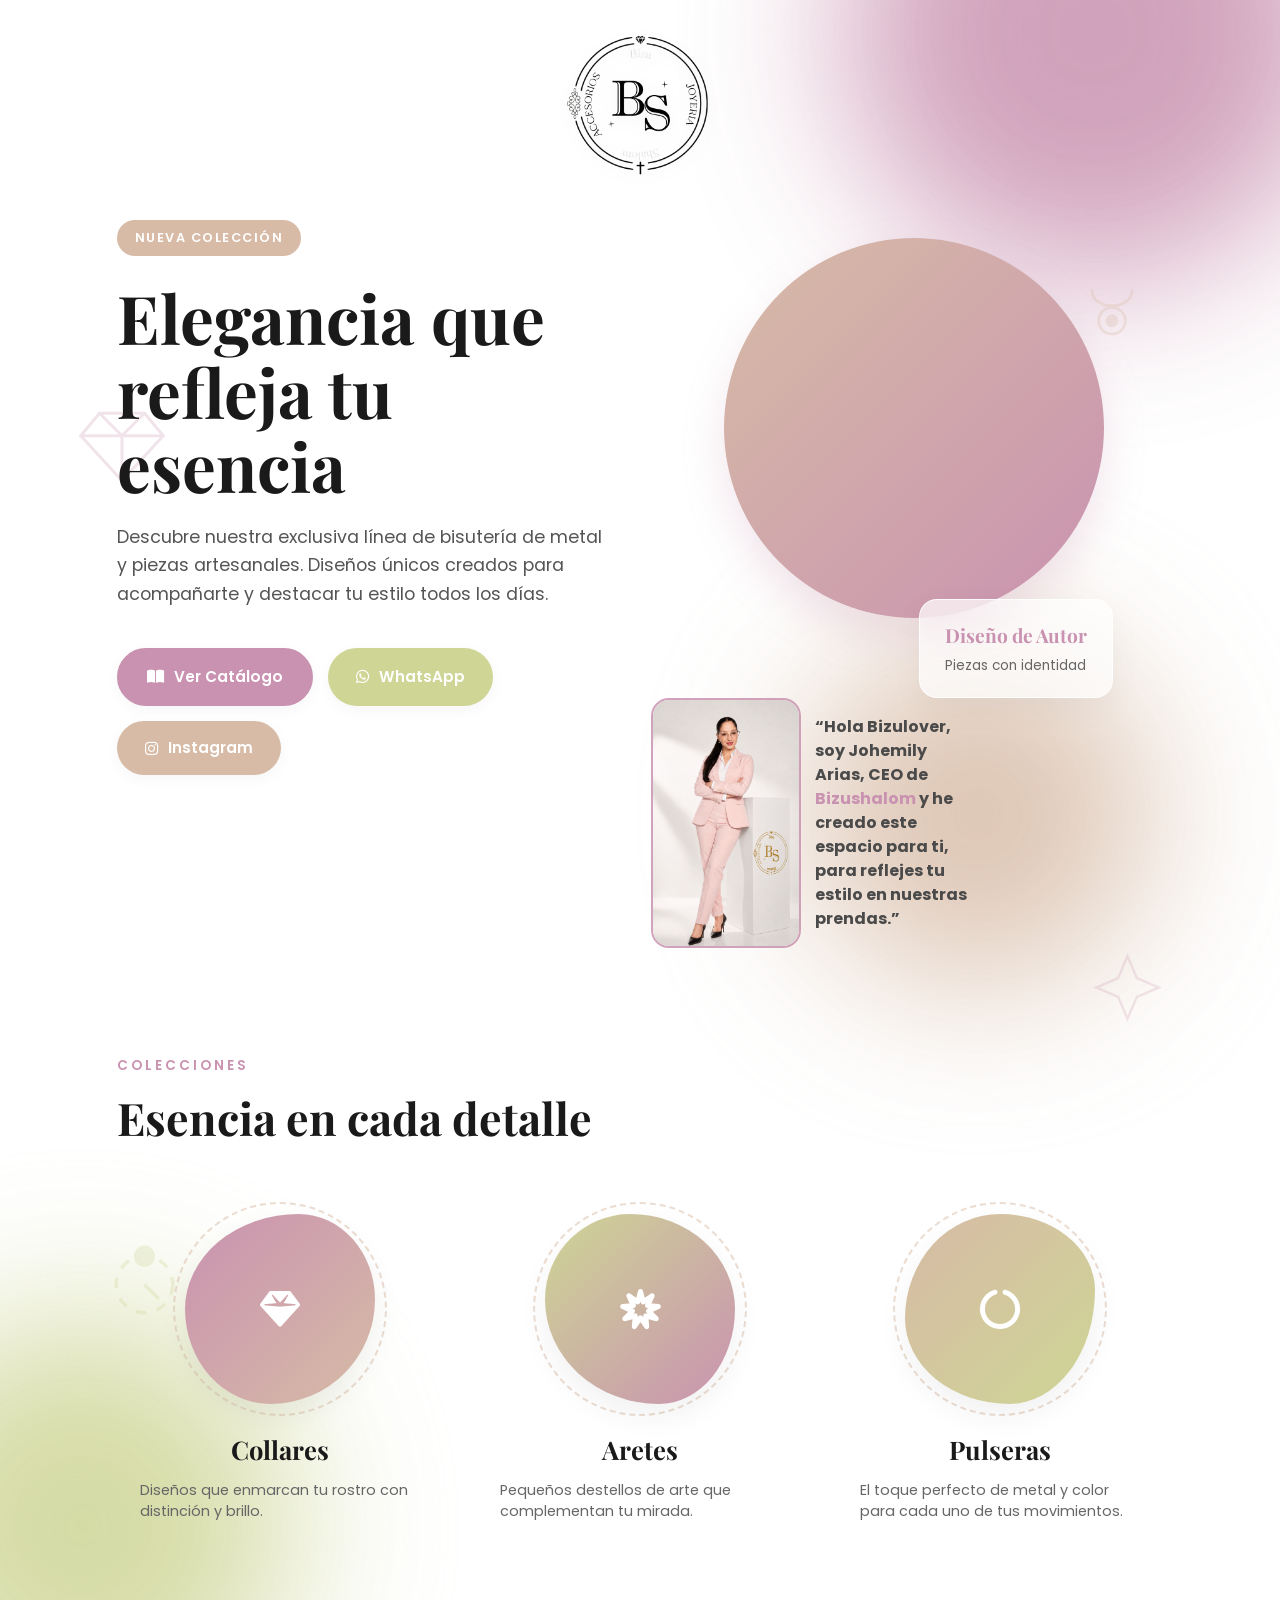
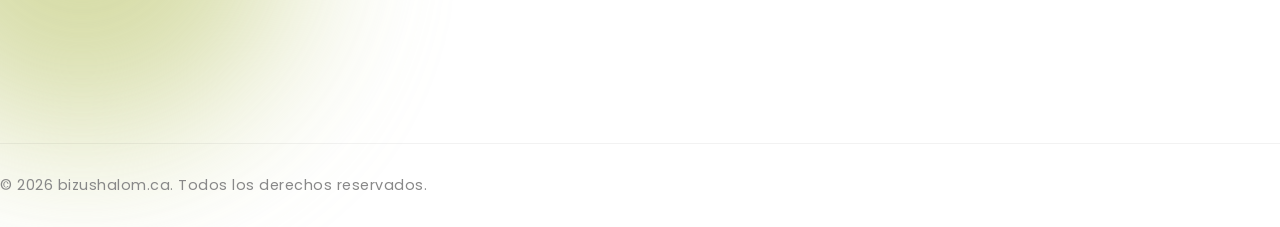
==== index.html @ e947ce65 "crea disenio inicial" ====
<!DOCTYPE html>
<html lang="es">
<head>
    <meta charset="UTF-8">
    <meta name="viewport" content="width=device-width, initial-scale=1.0">
    <title>Bizushalom | Bisutería Artesanal y de Metal</title>
    
    <!-- Google Fonts -->
    <link rel="preconnect" href="https://fonts.googleapis.com">
    <link rel="preconnect" href="https://fonts.gstatic.com" crossorigin>
    <link href="https://fonts.googleapis.com/css2?family=Playfair+Display:ital,wght@0,600;1,600&family=Poppins:wght@300;400;500;600&display=swap" rel="stylesheet">
    
    <!-- FontAwesome para los íconos -->
    <link rel="stylesheet" href="https://cdnjs.cloudflare.com/ajax/libs/font-awesome/6.4.0/css/all.min.css">
    
    <!-- Enlace a tu hoja de estilos -->
    <link rel="stylesheet" href="style.css">
</head>
<body>

    <!-- Formas decorativas de fondo (Manchas de color fluido) -->
    <div class="bg-shape shape1"></div>
    <div class="bg-shape shape2"></div>
    <div class="bg-shape shape3"></div>

    <main class="page-container">

        <!-- ==============================================
             Formas minimalistas de joyería de fondo
             ============================================== -->
    
    <!-- 1. Diamante geométrico -->
    <div class="jewel-shape jewel-diamond">
        <svg xmlns="http://www.w3.org/2000/svg" viewBox="0 0 24 24" fill="none" stroke="#c992b0" stroke-width="0.8" stroke-linecap="round" stroke-linejoin="round">
            <polygon points="6,3 18,3 23,9 12,21 1,9"/>
            <line x1="6" y1="3" x2="12" y2="9"/>
            <line x1="18" y1="3" x2="12" y2="9"/>
            <line x1="1" y1="9" x2="23" y2="9"/>
            <line x1="12" y1="9" x2="12" y2="21"/>
        </svg>
    </div>
    
    <!-- 2. Collar elegante -->
    <div class="jewel-shape jewel-necklace">
        <svg xmlns="http://www.w3.org/2000/svg" viewBox="0 0 24 24" fill="none" stroke="#d7bba6" stroke-width="0.8" stroke-linecap="round">
            <path d="M6,2 C6,8 18,8 18,2"/>
            <circle cx="12" cy="11" r="4"/>
            <circle cx="12" cy="11" r="1.5" fill="#d7bba6"/>
        </svg>
    </div>
    
    <!-- 3. Arete / Aro abstracto -->
    <div class="jewel-shape jewel-earring">
        <svg xmlns="http://www.w3.org/2000/svg" viewBox="0 0 24 24" fill="none" stroke="#ced595" stroke-width="1">
            <circle cx="12" cy="12" r="8" stroke-dasharray="3 3"/>
            <circle cx="12" cy="4" r="2.5" fill="#ced595"/>
            <path d="M12,12 L16,16" stroke="#ced595"/>
        </svg>
    </div>
    
    <!-- 4. Destello / Cristal -->
    <div class="jewel-shape jewel-sparkle">
        <svg xmlns="http://www.w3.org/2000/svg" viewBox="0 0 24 24" fill="none" stroke="#c992b0" stroke-width="0.8">
            <path d="M12,2 L15,9 L22,12 L15,15 L12,22 L9,15 L2,12 L9,9 Z"/>
        </svg>
    </div>

    <!-- ==============================================
         Encabezado
         ============================================== -->
    <header class="header">
        <a href="#">
            <img src="LOGO-NEGRO.png" alt="Logo Bizushalom" class="logo-img">
        </a>
    </header>

    <!-- Sección Principal (Hero) -->
    <section class="hero">
        <div class="hero-content">
            <span class="badge">Nueva Colección</span>
            <h1>Elegancia que refleja tu esencia</h1>
            <p>Descubre nuestra exclusiva línea de bisutería de metal y piezas artesanales. Diseños únicos creados para acompañarte y destacar tu estilo todos los días.</p>
            
            <!-- Botones de Acción -->
            <div class="cta-buttons">
                <a href="https://www.canva.com/design/DAG_RZOqT8w/hIiqvqozPCcVg7uMzslrVw/view?utm_content=DAG_RZOqT8w&utm_campaign=designshare&utm_medium=link2&utm_source=uniquelinks&utlId=h71332760eb&success=true" class="btn btn-primary" target="_blank" rel="noopener noreferrer">
                    <i class="fas fa-book-open"></i> Ver Catálogo
                </a>
                <a href="https://wa.me/+584162233649" class="btn btn-whatsapp" target="_blank" rel="noopener noreferrer">
                    <i class="fab fa-whatsapp"></i> WhatsApp
                </a>
                <a href="https://www.instagram.com/bizushalom?igsh=OWE4YXo4MjgweGNv" class="btn btn-instagram" target="_blank" rel="noopener noreferrer">
                    <i class="fab fa-instagram"></i> Instagram
                </a>
            </div>
        </div>

        <div class="hero-image-container">
            <div class="circle-decoration">
                <!-- AÑADIDO: 5 Fotos para el Carrusel automático -->
                <img src="collar-principal.jpeg" alt="Colección 1" class="hero-image slide-1">
                <img src="foto2.jpeg" alt="Colección 2" class="hero-image slide-2">
                <img src="foto3.jpeg" alt="Colección 3" class="hero-image slide-3">
                <img src="foto4.jpeg" alt="Colección 4" class="hero-image slide-4">
                <img src="foto5.jpeg" alt="Colección 5" class="hero-image slide-5">
            </div>
            <div class="glass-card">
                <h3>Diseño de Autor</h3>
                <p>Piezas con identidad</p>
            </div>
            <div class="ceo-wrapper">
                <div class="ceo-card">
                    <div class="ceo-photo">
                        <img src="ceo-johemily.jpeg" alt="Johemily Arias CEO de Bizushalom">
                    </div>
                </div>
                <div class="ceo-caption">
                    <strong>“Hola Bizulover, soy Johemily Arias, CEO de <span class="text-rose">Bizushalom</span> y he creado este espacio para ti, para reflejes tu estilo en nuestras prendas.”</strong>
                </div>
            </div>
        </div>
    </section>

    <!-- Sección de Categorías -->
    <section class="categories-section">
        <div class="section-header">
            <span class="section-subtitle">Colecciones</span>
            <h2 class="section-title">Esencia en cada detalle</h2>
        </div>
        
        <div class="categories-container">
            <!-- 1) Collares -->
            <div class="category-card">
                <div class="circle-wrapper">
                    <div class="category-circle item-collares">
                        <i class="fas fa-gem"></i>
                    </div>
                </div>
                <h3>Collares</h3>
                <p>Diseños que enmarcan tu rostro con distinción y brillo.</p>
            </div>

            <!-- 2) Aretes -->
            <div class="category-card">
                <div class="circle-wrapper">
                    <div class="category-circle item-aretes">
                        <i class="fas fa-bahai"></i>
                    </div>
                </div>
                <h3>Aretes</h3>
                <p>Pequeños destellos de arte que complementan tu mirada.</p>
            </div>

            <!-- 3) Pulseras -->
            <div class="category-card">
                <div class="circle-wrapper">
                    <div class="category-circle item-pulseras">
                        <i class="fas fa-circle-notch"></i>
                    </div>
                </div>
                <h3>Pulseras</h3>
                <p>El toque perfecto de metal y color para cada uno de tus movimientos.</p>
            </div>
        </div>
    </section>

    </main>

    <!-- ==============================================
         Pie de página
         ============================================== -->
    <footer class="footer">
        <p>&copy; 2026 bizushalom.ca. Todos los derechos reservados.</p>
    </footer>

</body>
</html>
---- style.css ----
﻿/* =========================================
   VARIABLES DE COLOR Y ESTILOS GLOBALES
========================================= */
:root {
    --blanco: #ffffff;
    --rosado: #c992b0;
    --verde: #ced595;
    --beige: #d7bba6;
    
    --font-titulos: 'Playfair Display', serif;
    --font-textos: 'Poppins', sans-serif;
}

* {
    margin: 0;
    padding: 0;
    box-sizing: border-box;
}

html {
    scroll-behavior: smooth;
    font-size: 16px;
}

body {
    font-family: var(--font-textos);
    background-color: var(--blanco);
    color: #2b2b2b;
    overflow-x: hidden; /* Evita scrolls horizontales si algo sobresale */
    position: relative;
    min-height: 100vh;
    line-height: 1.6;
}

img {
    max-width: 100%;
    height: auto;
    display: block;
}

.page-container {
    width: min(1200px, 100%);
    margin: 0 auto;
    padding: 0 6%;
}

@media (max-width: 768px) {
    .page-container {
        padding: 0 5%;
    }
}

/* =========================================
   FONDOS Y FORMAS DECORATIVAS ORGï¿½NICAS
========================================= */
.bg-shape {
    position: absolute;
    border-radius: 50%;
    z-index: -2;
    filter: blur(80px);
    opacity: 0.85; 
    animation: floatBg 15s infinite alternate ease-in-out;
}

.shape1 {
    width: 500px;
    height: 500px;
    background-color: var(--rosado);
    top: -12%;
    right: -5%;
}

.shape2 {
    width: 420px;
    height: 420px;
    background-color: var(--verde);
    bottom: 5%;
    left: -10%;
    animation-delay: 2.5s;
}

.shape3 {
    width: 350px;
    height: 350px;
    background-color: var(--beige);
    top: 35%;
    right: 10%;
    animation-delay: 5s;
    animation-direction: alternate-reverse;
}

/* =========================================
   ESTILOS DE JOYAS MINIMALISTAS
========================================= */
.jewel-shape {
    position: absolute;
    z-index: -1;
    pointer-events: none;
    animation: floatJewel 8s infinite ease-in-out;
}

.jewel-shape svg {
    width: 100%;
    height: 100%;
}

.jewel-diamond {
    top: 22%;
    left: 6%;
    width: 90px;
    height: 90px;
    opacity: 0.25;
    animation-duration: 7s;
}

.jewel-necklace {
    top: 15%;
    right: 10%;
    width: 80px;
    height: 100px;
    opacity: 0.30;
    animation-duration: 9s;
    animation-delay: 1.5s;
}

.jewel-earring {
    top: 68%;
    left: 8%;
    width: 85px;
    height: 85px;
    opacity: 0.28;
    animation-duration: 8.5s;
    animation-delay: 0.8s;
}

.jewel-sparkle {
    top: 52%;
    right: 9%;
    width: 75px;
    height: 75px;
    opacity: 0.22;
    animation-duration: 6s;
    animation-delay: 2.5s;
}

/* =========================================
   ENCABEZADO Y LOGO DE IMAGEN
========================================= */
.header {
    padding: 25px 0; 
    display: flex;
    justify-content: center;
    align-items: center;
    position: relative;
    z-index: 10;
}

.logo-img {
    height: 160px; /* Tamaï¿½o principal en escritorio */
    width: auto;
    max-width: 100%;
    animation: fadeInDown 1s ease forwards;
    transition: transform 0.3s ease;
    filter: drop-shadow(0 4px 8px rgba(0,0,0,0.06)); 
}

.logo-img:hover {
    transform: scale(1.04); 
}

/* =========================================
   SECCIï¿½N PRINCIPAL (HERO)
========================================= */
.hero {
    display: flex;
    align-items: center;
    justify-content: space-between;
    padding: 10px 0 80px 0; 
    min-height: 70vh;
    gap: 50px;
    position: relative;
    flex-wrap: wrap;
}

.hero-content {
    flex: 1;
    max-width: 600px;
    animation: fadeInLeft 1.2s ease forwards;
    position: relative;
    z-index: 5;
}

.badge {
    display: inline-block;
    padding: 8px 18px;
    background-color: var(--beige);
    color: #fff;
    font-size: 0.8rem;
    font-weight: 600;
    border-radius: 20px;
    text-transform: uppercase;
    letter-spacing: 1.5px;
    margin-bottom: 25px;
}

.hero-content h1 {
    font-family: var(--font-titulos);
    font-size: 4.2rem;
    line-height: 1.1;
    color: #1a1a1a;
    margin-bottom: 20px;
}

.hero-content p {
    font-size: 1.1rem;
    color: #555;
    line-height: 1.6;
    margin-bottom: 40px;
}

/* BOTONES */
.cta-buttons {
    display: flex;
    gap: 15px;
    flex-wrap: wrap;
}

.btn {
    text-decoration: none;
    padding: 15px 28px;
    border-radius: 30px;
    font-weight: 600;
    font-size: 0.95rem;
    display: flex;
    align-items: center;
    justify-content: center; /* Alinea los ï¿½conos al centro en cualquier tamaï¿½o */
    gap: 10px;
    transition: all 0.4s cubic-bezier(0.165, 0.84, 0.44, 1);
    box-shadow: 0 4px 15px rgba(0,0,0,0.04);
}

.btn-primary {
    background-color: var(--rosado);
    color: var(--blanco);
    border: 2px solid var(--rosado);
}

.btn-primary:hover {
    background-color: transparent;
    color: var(--rosado);
    transform: translateY(-4px);
    box-shadow: 0 12px 24px rgba(201, 146, 176, 0.35);
}

.btn-whatsapp {
    background-color: var(--verde);
    color: var(--blanco);
}

.btn-whatsapp:hover {
    background-color: #b7be82;
    transform: translateY(-4px);
    box-shadow: 0 12px 24px rgba(206, 213, 149, 0.45);
}

.btn-instagram {
    background-color: var(--beige);
    color: var(--blanco);
}

.btn-instagram:hover {
    background-color: #c4a793;
    transform: translateY(-4px);
    box-shadow: 0 12px 24px rgba(215, 187, 166, 0.45);
}

/* IMAGEN DECORATIVA HERO */
.hero-image-container {
    flex: 1;
    position: relative;
    display: flex;
    justify-content: center;
    align-items: center;
    animation: fadeInRight 1.2s ease forwards;
    z-index: 5;
    width: 100%;
    min-width: 280px;
}

.circle-decoration {
    width: 100%;
    max-width: 380px;
    aspect-ratio: 1 / 1; /* Mantiene la proporciï¿½n circular perfecta en todas las pantallas */
    background: linear-gradient(135deg, var(--beige), var(--rosado));
    border-radius: 50%;
    animation: float 6s infinite ease-in-out;
    box-shadow: 0 20px 40px rgba(201, 146, 176, 0.25);
    overflow: hidden; 
    display: flex;
    justify-content: center;
    align-items: center;
    margin: 0 auto 90px;
    position: relative; /* Aï¿½ADIDO: Necesario para el carrusel absolute */
}

/* Aï¿½ADIDO: Configuraciï¿½n de la imagen para el Slider */
.hero-image {
    position: absolute;
    top: 0;
    left: 0;
    width: 100%;
    height: 100%;
    object-fit: cover;
    opacity: 0; /* Ocultas por defecto */
    transition: transform 0.5s ease;
    animation: fadeSlideshow 15s infinite; /* 5 fotos x 3 seg = 15 seg total */
}

/* Aï¿½ADIDO: Retrasos matemï¿½ticos para que pasen en orden de 3 en 3 segundos */
.slide-1 { animation-delay: 0s; }
.slide-2 { animation-delay: 3s; }
.slide-3 { animation-delay: 6s; }
.slide-4 { animation-delay: 9s; }
.slide-5 { animation-delay: 12s; }

.circle-decoration:hover .hero-image {
    transform: scale(1.05); 
}

.glass-card {
    position: absolute;
    bottom: 10px;
    right: 10%;
    background: rgba(255, 255, 255, 0.72);
    backdrop-filter: blur(12px);
    -webkit-backdrop-filter: blur(12px);
    padding: 20px 25px;
    border-radius: 18px;
    border: 1px solid rgba(255, 255, 255, 0.8);
    box-shadow: 0 10px 35px rgba(0, 0, 0, 0.04);
    animation: float 6s infinite ease-in-out;
    animation-delay: 1.5s;
    width: max-content;
    max-width: 90%;
}

.ceo-wrapper {
    position: absolute;
    bottom: -240px;
    left: -14px;
    display: flex;
    flex-direction: row;
    align-items: center;
    gap: 14px;
    width: min(100%, 360px);
    z-index: 10;
    transition: bottom 0.3s ease, left 0.3s ease;
}

.ceo-card {
    display: flex;
    justify-content: center;
    align-items: center;
    background: transparent;
    border-radius: 20px;
    padding: 0;
    border: none;
    box-shadow: none;
}

.ceo-photo {
    width: 150px;
    height: 250px;
    border-radius: 18px;
    overflow: hidden;
    border: 2px solid rgba(201, 146, 176, 0.85);
}

.ceo-photo img {
    width: 100%;
    height: 100%;
    object-fit: cover;
}

.ceo-caption {
    max-width: 160px;
    font-size: 1rem;
    line-height: 1.5;
    color: #4a4a4a;
    text-align: left;
    margin: 0;
}

.text-rose {
    color: var(--rosado);
}

.hero-image-container {
    margin-bottom: 50px;
}

.glass-card h3 {
    font-family: var(--font-titulos);
    color: var(--rosado);
    font-size: 1.2rem;
    margin-bottom: 4px;
}

.glass-card p {
    font-size: 0.85rem;
    color: #666;
}

/* =========================================
   SECCIï¿½N: PRENDAS EN TENDENCIA
========================================= */
.categories-section {
    padding: 200px 0;
    text-align: left;
    position: relative;
    z-index: 5;
}

.section-header {
    margin-bottom: 60px;
}

.section-subtitle {
    font-size: 0.85rem;
    text-transform: uppercase;
    letter-spacing: 3px;
    color: var(--rosado);
    font-weight: 600;
    display: block;
    margin-bottom: 5px;
}

.section-title {
    font-family: var(--font-titulos);
    font-size: 2.8rem;
    color: #1a1a1a;
}

.categories-container {
    display: grid;
    grid-template-columns: repeat(auto-fit, minmax(240px, 1fr));
    gap: 35px;
    justify-items: center;
}

.category-card {
    flex: 1;
    min-width: 250px;
    max-width: 300px;
    display: flex;
    flex-direction: column;
    align-items: center;
    background: transparent;
}

.circle-wrapper {
    position: relative;
    width: 190px;
    height: 190px;
    margin-bottom: 25px;
}

.category-circle {
    width: 100%;
    height: 100%;
    display: flex;
    justify-content: center;
    align-items: center;
    font-size: 2.5rem;
    color: var(--blanco);
    transition: all 0.6s cubic-bezier(0.175, 0.885, 0.32, 1.275);
    box-shadow: 0 12px 30px rgba(0,0,0,0.06);
    position: relative;
    z-index: 2;
}

.item-collares {
    background: linear-gradient(135deg, var(--rosado), var(--beige));
    border-radius: 60% 40% 55% 45% / 50% 45% 55% 50%;
}

.item-aretes {
    background: linear-gradient(135deg, var(--verde), var(--rosado));
    border-radius: 45% 55% 40% 60% / 45% 50% 50% 55%;
}

.item-pulseras {
    background: linear-gradient(135deg, var(--beige), var(--verde));
    border-radius: 50% 50% 45% 55% / 55% 40% 60% 45%;
}

.category-circle i {
    transition: transform 0.5s ease;
}

.circle-wrapper::before {
    content: '';
    position: absolute;
    top: -12px;
    left: -12px;
    right: -12px;
    bottom: -12px;
    border: 2px dashed rgba(215, 187, 166, 0.5);
    border-radius: 50%;
    transition: all 0.6s ease;
    animation: rotateRing 25s linear infinite;
    z-index: 1;
}

.category-card h3 {
    font-family: var(--font-titulos);
    font-size: 1.6rem;
    color: #1a1a1a;
    margin-bottom: 10px;
    transition: color 0.3s ease;
}

.category-card p {
    font-size: 0.9rem;
    color: #666;
    line-height: 1.5;
    padding: 0 10px;
}

/* EFECTOS HOVER */
.category-card:hover .category-circle {
    transform: scale(1.06) translateY(-5px);
    border-radius: 50%; 
    box-shadow: 0 20px 40px rgba(201, 146, 176, 0.25);
}

.category-card:hover .category-circle i {
    transform: scale(1.15) rotate(10deg);
}

.category-card:hover .circle-wrapper::before {
    transform: scale(1.03);
    border-color: var(--rosado);
    border-style: solid;
}

.category-card:hover h3 {
    color: var(--rosado);
}

/* =========================================
   PIE DE Pï¿½GINA (FOOTER)
========================================= */
.footer {
    text-align: left;
    padding: 30px 0;
    margin-top: 20px;
    border-top: 1px solid rgba(0, 0, 0, 0.05);
    position: relative;
    z-index: 5;
}

.footer p {
    font-size: 0.9rem;
    color: #888;
    letter-spacing: 0.5px;
}

/* =========================================
   ANIMACIONES KEYFRAMES
========================================= */
@keyframes float {
    0% { transform: translateY(0px); }
    50% { transform: translateY(-18px); }
    100% { transform: translateY(0px); }
}

@keyframes floatBg {
    0% { transform: translate(0, 0) scale(1); }
    100% { transform: translate(40px, 25px) scale(1.08); }
}

@keyframes floatJewel {
    0% { transform: translateY(0px) rotate(0deg); }
    50% { transform: translateY(-12px) rotate(6deg); }
    100% { transform: translateY(0px) rotate(0deg); }
}

@keyframes rotateRing {
    from { transform: rotate(0deg); }
    to { transform: rotate(360deg); }
}

@keyframes fadeInDown {
    from { opacity: 0; transform: translateY(-25px); }
    to { opacity: 1; transform: translateY(0); }
}

@keyframes fadeInLeft {
    from { opacity: 0; transform: translateX(-40px); }
    to { opacity: 1; transform: translateX(0); }
}

@keyframes fadeInRight {
    from { opacity: 0; transform: translateX(40px); }
    to { opacity: 1; transform: translateX(0); }
}

/* Aï¿½ADIDO: Keyframes precisos para el carrusel de 5 imï¿½genes */
@keyframes fadeSlideshow {
    0%   { opacity: 0; }
    5%   { opacity: 1; }   /* Fade In */
    20%  { opacity: 1; }   /* Mantiene visible */
    25%  { opacity: 0; }   /* Fade Out cruzï¿½ndose con la siguiente */
    100% { opacity: 0; }
}

/* =========================================
   DISEï¿½O RESPONSIVO (COMPATIBILIDAD TOTAL)
========================================= */

/* Tablets y pantallas medianas */
@media (max-width: 992px) {
    .hero {
        flex-direction: column;
        text-align: left;
        padding-bottom: 50px;
    }
    
    .hero-content h1 { 
        font-size: 3.2rem; 
    }
    
    .cta-buttons { 
        justify-content: center; 
    }
    
    .hero-image-container {
        width: 100%;
        max-width: 420px;
        margin: 0 auto;
    }
    
    .glass-card {
        position: static;
        transform: none;
        right: auto;
        bottom: auto;
        margin: 24px auto 0;
    }
    
    .ceo-card {
        display: flex;
        justify-content: center;
        align-items: center;
        background: transparent;
        border-radius: 20px;
        padding: 0;
        border: none;
        box-shadow: none;
    }
}

/* Celulares y pantallas pequeñas */
@media (max-width: 480px) {
    .hero {
        flex-direction: column;
        text-align: center;
        padding-bottom: 40px;
    }
    
    .hero-content {
        width: 100%;
        margin: 0 auto;
    }

    .hero-content h1 { 
        font-size: 2.4rem; 
    }
    
    .hero-content p {
        margin: 0 auto 24px;
        max-width: 100%;
    }
    
    /* Configuración especial para que los botones sean cómodos de tocar */
    .cta-buttons {
        flex-direction: column;
        width: 100%;
        align-items: center;
    }
    
    .btn { 
        width: 100%; 
        max-width: 320px;
    }
    
    .hero-image-container {
        margin: 0 auto 80px;
    }

    .ceo-wrapper {
        left: -14px;
        transform: none;
        bottom: -240px;
        width: min(100%, 340px);
        justify-content: flex-start;
    }

    .ceo-caption {
        margin: 0;
        max-width: 100%;
        display: flex;
        align-items: center;
        text-align: left;
    }

    .categories-section {
        text-align: center;
    }

    .section-header {
        display: flex;
        flex-direction: column;
        align-items: center;
    }

    .categories-container {
        justify-items: center;
    }

    .category-card {
        margin: 0 auto;
        max-width: 100%;
        text-align: center;
        align-items: center;
    }

    .logo-img { 
        height: 120px; /* Excelente proporción para móvil */
    } 
}
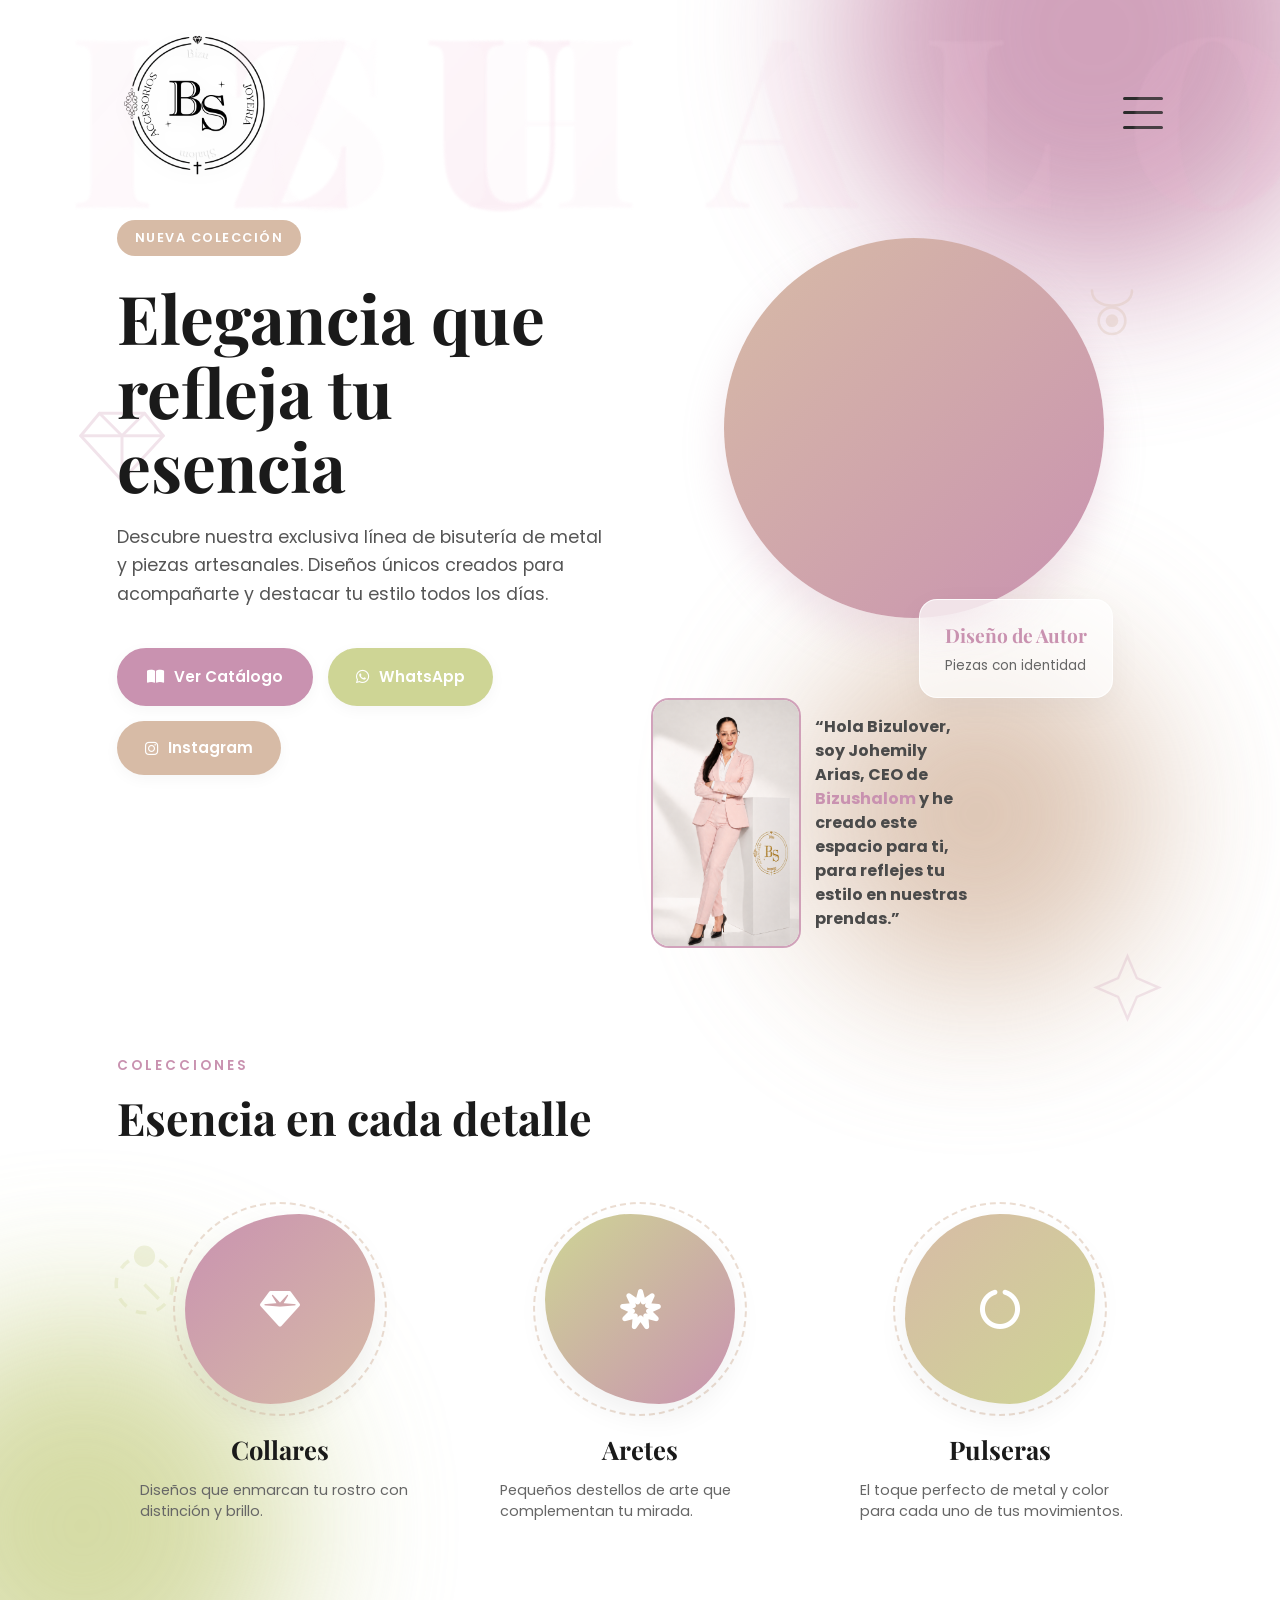
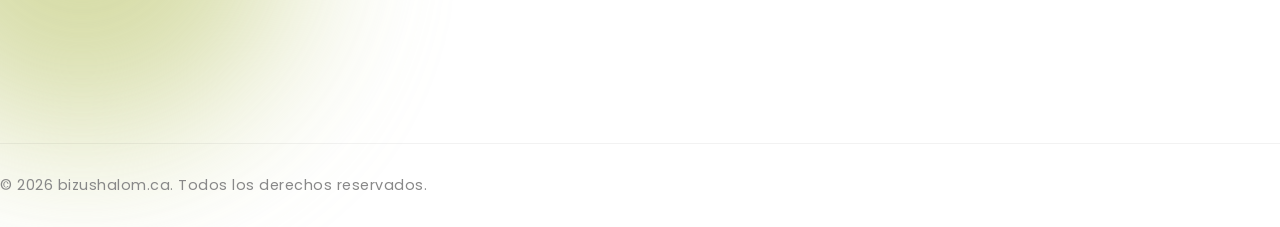
==== commit 31a35787: "crea disenio inicial" ====
--- a/index.html
+++ b/index.html
@@ -69,9 +69,24 @@
          Encabezado
          ============================================== -->
     <header class="header">
-        <a href="#">
+        <a href="#" class="logo-link">
+            <span class="logo-bizu">Bizu</span>
             <img src="LOGO-NEGRO.png" alt="Logo Bizushalom" class="logo-img">
+            <span class="logo-ghost">shalom</span>
         </a>
+        <div class="menu-wrapper">
+            <button class="menu-button" aria-expanded="false" aria-controls="main-menu" type="button">
+                <span class="bar"></span>
+                <span class="bar"></span>
+                <span class="bar"></span>
+                <span class="sr-only">Abrir menú</span>
+            </button>
+            <nav id="main-menu" class="menu-dropdown" aria-hidden="true">
+                <a href="conoce.html">Conoce más sobre nosotros</a>
+                <a href="preguntas.html">Preguntas Frecuentes</a>
+                <a href="referencias.html">Referencias</a>
+            </nav>
+        </div>
     </header>
 
     <!-- Sección Principal (Hero) -->
@@ -173,5 +188,29 @@
         <p>&copy; 2026 bizushalom.ca. Todos los derechos reservados.</p>
     </footer>
 
+    <script>
+        document.addEventListener('DOMContentLoaded', function() {
+            const menuButton = document.querySelector('.menu-button');
+            const menuDropdown = document.querySelector('.menu-dropdown');
+            const menuWrapper = document.querySelector('.menu-wrapper');
+
+            if (!menuButton || !menuDropdown) return;
+
+            menuButton.addEventListener('click', function(event) {
+                event.stopPropagation();
+                const isOpen = menuDropdown.classList.toggle('open');
+                menuButton.setAttribute('aria-expanded', String(isOpen));
+                menuDropdown.setAttribute('aria-hidden', String(!isOpen));
+            });
+
+            document.addEventListener('click', function(event) {
+                if (!menuWrapper.contains(event.target)) {
+                    menuDropdown.classList.remove('open');
+                    menuButton.setAttribute('aria-expanded', 'false');
+                    menuDropdown.setAttribute('aria-hidden', 'true');
+                }
+            });
+        });
+    </script>
 </body>
 </html>
--- a/style.css
+++ b/style.css
@@ -15,6 +15,18 @@
     margin: 0;
     padding: 0;
     box-sizing: border-box;
+}
+
+.sr-only {
+    position: absolute;
+    width: 1px;
+    height: 1px;
+    padding: 0;
+    margin: -1px;
+    overflow: hidden;
+    clip: rect(0, 0, 0, 0);
+    white-space: nowrap;
+    border: 0;
 }
 
 html {
@@ -149,23 +161,208 @@
 .header {
     padding: 25px 0; 
     display: flex;
-    justify-content: center;
+    justify-content: space-between;
     align-items: center;
     position: relative;
     z-index: 10;
 }
 
+.logo-link {
+    position: relative;
+    display: inline-flex;
+    align-items: center;
+    gap: 14px;
+    overflow: visible;
+}
+
+.menu-wrapper {
+    position: relative;
+}
+
+.menu-button {
+    display: inline-flex;
+    flex-direction: column;
+    justify-content: space-between;
+    width: 40px;
+    height: 32px;
+    border: none;
+    background: transparent;
+    cursor: pointer;
+    padding: 0;
+    z-index: 15;
+}
+
+.menu-button .bar {
+    width: 100%;
+    height: 3px;
+    border-radius: 999px;
+    background-color: #2b2b2b;
+}
+
+.menu-dropdown {
+    position: absolute;
+    right: 0;
+    top: calc(100% + 12px);
+    width: 240px;
+    background: rgba(255,255,255,0.98);
+    border: 1px solid rgba(43, 43, 43, 0.08);
+    box-shadow: 0 20px 40px rgba(0,0,0,0.12);
+    border-radius: 18px;
+    padding: 10px 0;
+    opacity: 0;
+    visibility: hidden;
+    transform: translateY(-10px);
+    transition: opacity 0.22s ease, transform 0.22s ease, visibility 0.22s ease;
+    z-index: 20;
+}
+
+.menu-dropdown.open {
+    opacity: 1;
+    visibility: visible;
+    transform: translateY(0);
+}
+
+.menu-dropdown a {
+    display: block;
+    padding: 12px 18px;
+    color: #2b2b2b;
+    text-decoration: none;
+    font-weight: 600;
+    transition: background-color 0.2s ease;
+}
+
+.menu-dropdown a:hover,
+.menu-dropdown a:focus {
+    background-color: rgba(201,146,176,0.14);
+}
+
+.menu-dropdown a + a {
+    margin-top: 4px;
+}
+
+.logo-bizu,
+.logo-ghost {
+    position: absolute;
+    top: 54%;
+    transform: translateY(-50%) scaleY(1.12);
+    font-family: var(--font-titulos);
+    font-size: 13.2rem;
+    font-weight: 900;
+    letter-spacing: 0.34em;
+    text-transform: uppercase;
+    color: rgba(255,255,255,0.95);
+    background: linear-gradient(135deg, rgba(255,255,255,0.95) 0%, rgba(233,146,190,0.9) 100%);
+    -webkit-background-clip: text;
+    background-clip: text;
+    -webkit-text-fill-color: transparent;
+    opacity: 0.16;
+    filter: blur(0.9px);
+    -webkit-filter: blur(0.9px);
+    white-space: nowrap;
+    pointer-events: none;
+    z-index: 1;
+}
+
+.logo-bizu {
+    left: calc(-150% - 28px);
+}
+
+.logo-ghost {
+    left: calc(100% - 15px);
+}
+
 .logo-img {
-    height: 160px; /* Tamaï¿½o principal en escritorio */
+    height: 160px; /* Tamaño principal en escritorio */
     width: auto;
     max-width: 100%;
     animation: fadeInDown 1s ease forwards;
+    -webkit-animation: fadeInDown 1s ease forwards;
     transition: transform 0.3s ease;
-    filter: drop-shadow(0 4px 8px rgba(0,0,0,0.06)); 
+    -webkit-transition: -webkit-transform 0.3s ease;
+    filter: drop-shadow(0 4px 8px rgba(0,0,0,0.06));
+    -webkit-filter: drop-shadow(0 4px 8px rgba(0,0,0,0.06));
 }
 
 .logo-img:hover {
-    transform: scale(1.04); 
+    transform: scale(1.04);
+    -webkit-transform: scale(1.04);
+}
+
+@media (max-width: 992px) {
+    .logo-bizu,
+    .logo-ghost {
+        font-size: 8.8rem;
+        left: calc(110% + 6px);
+        top: 54%;
+        transform: translateY(-50%) scaleY(1.12);
+        -webkit-transform: translateY(-50%) scaleY(1.12);
+        color: rgba(255,255,255,0.95);
+        background: linear-gradient(135deg, rgba(255,255,255,0.95) 0%, rgba(233,146,190,0.9) 100%);
+        -webkit-background-clip: text;
+        background-clip: text;
+        -webkit-text-fill-color: transparent;
+        opacity: 0.16;
+        filter: blur(0.8px);
+        -webkit-filter: blur(0.8px);
+    }
+
+    .logo-bizu {
+        left: calc(-145% - 22px);
+    }
+
+    .logo-ghost {
+        left: calc(100% - 8px);
+    }
+
+    .logo-img {
+        height: 140px;
+    }
+}
+
+@media (max-width: 480px) {
+    .logo-link {
+        gap: 12px;
+    }
+
+    .logo-bizu,
+    .logo-ghost {
+        font-size: 4.6rem;
+        letter-spacing: 0.24em;
+        top: 54%;
+        transform: translateY(-50%) scaleY(1.12);
+        -webkit-transform: translateY(-50%) scaleY(1.12);
+        color: rgba(255,255,255,0.95);
+        background: linear-gradient(135deg, rgba(255,255,255,0.95) 0%, rgba(233,146,190,0.9) 100%);
+        -webkit-background-clip: text;
+        background-clip: text;
+        -webkit-text-fill-color: transparent;
+        opacity: 0.16;
+        filter: blur(0.6px);
+        -webkit-filter: blur(0.6px);
+    }
+
+    .logo-bizu {
+        left: -120%;
+    }
+
+    .logo-ghost {
+        left: 88%;
+    }
+
+    .logo-img {
+        height: 120px;
+    }
+
+    .header {
+        justify-content: center;
+    }
+
+    .menu-wrapper {
+        position: absolute;
+        right: 16px;
+        top: 50%;
+        transform: translateY(-50%);
+    }
 }
 
 /* =========================================
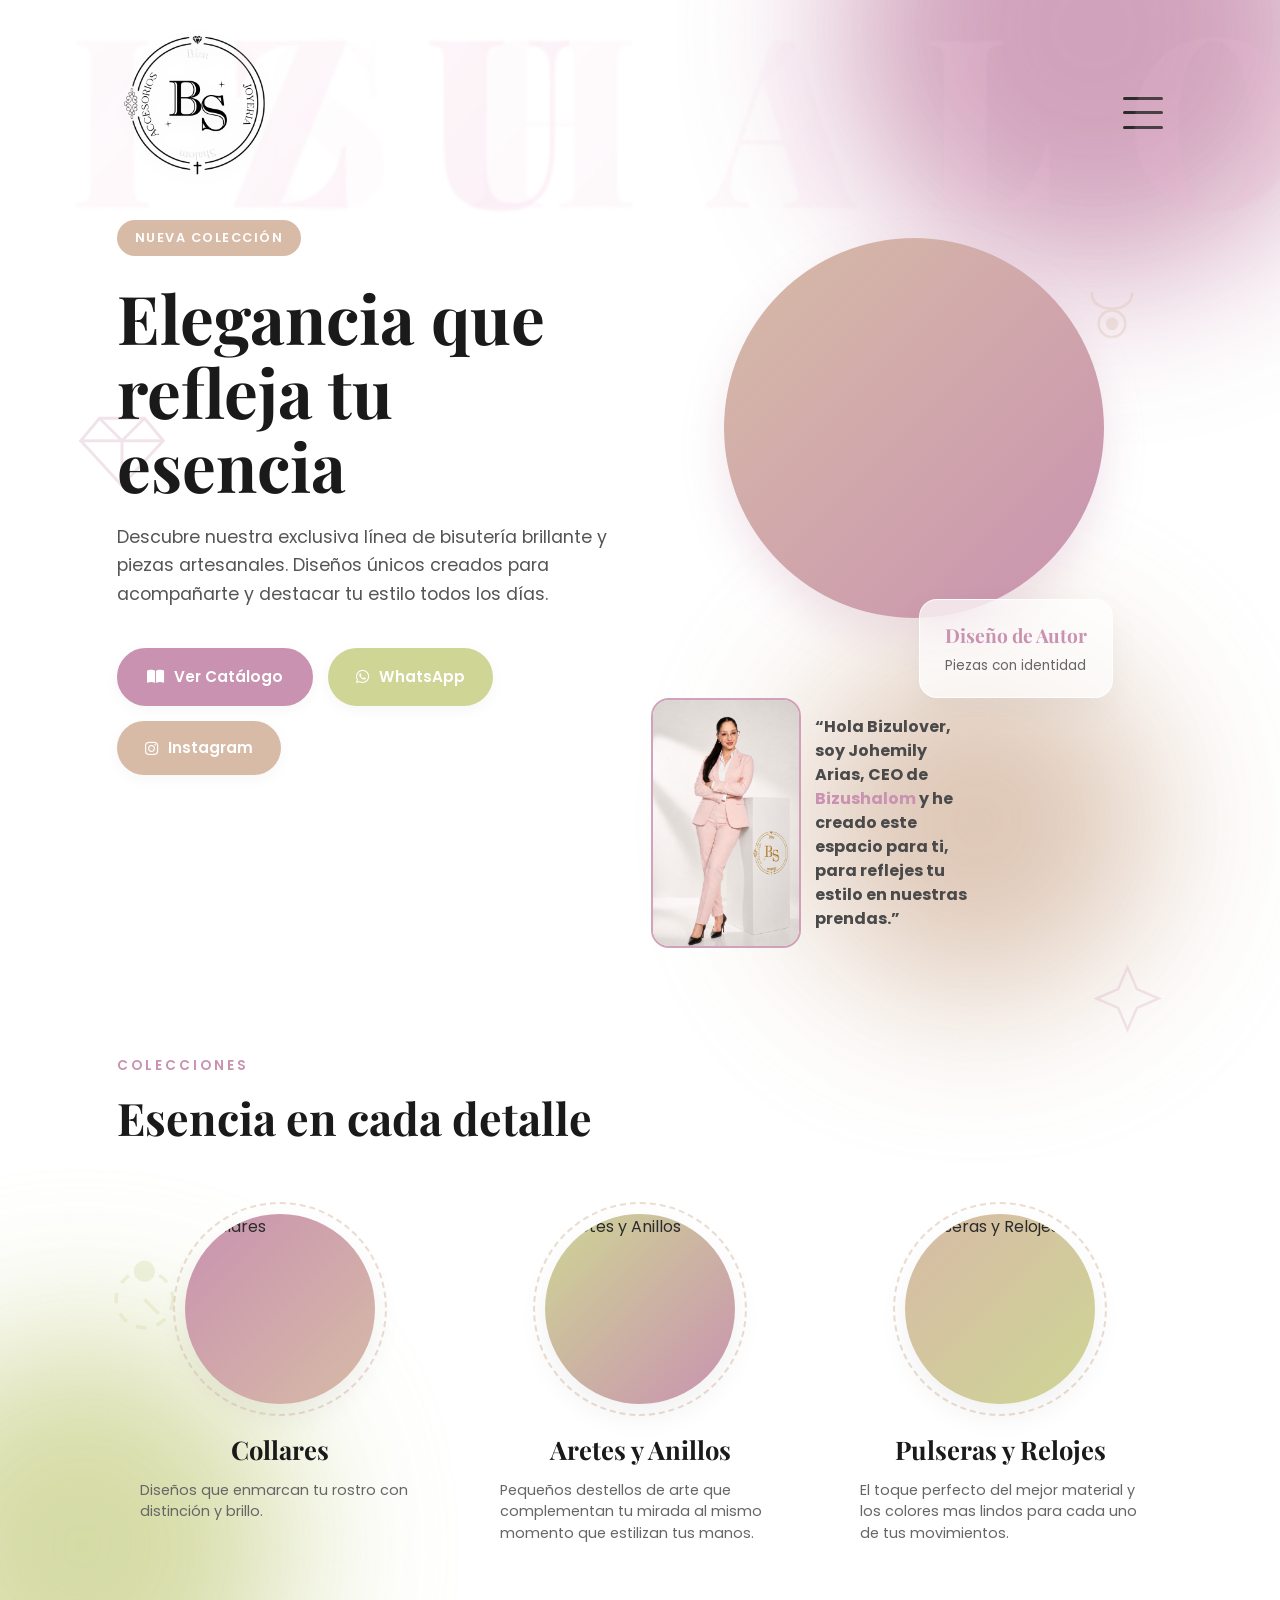
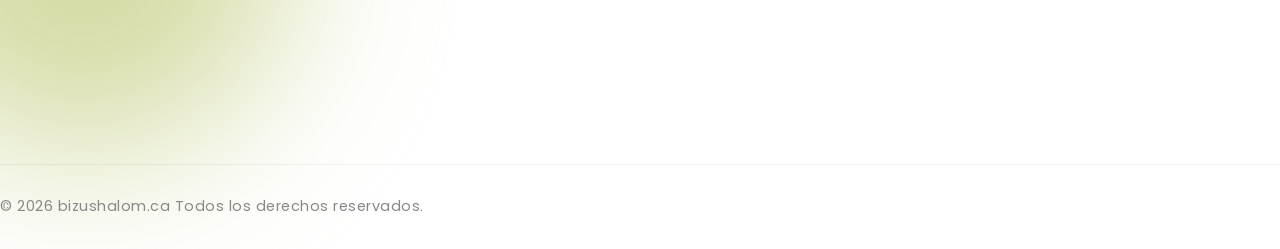
==== commit 81c8ded2: "crea disenio inicial" ====
--- a/index.html
+++ b/index.html
@@ -94,7 +94,7 @@
         <div class="hero-content">
             <span class="badge">Nueva Colección</span>
             <h1>Elegancia que refleja tu esencia</h1>
-            <p>Descubre nuestra exclusiva línea de bisutería de metal y piezas artesanales. Diseños únicos creados para acompañarte y destacar tu estilo todos los días.</p>
+            <p>Descubre nuestra exclusiva línea de bisutería brillante y piezas artesanales. Diseños únicos creados para acompañarte y destacar tu estilo todos los días.</p>
             
             <!-- Botones de Acción -->
             <div class="cta-buttons">
@@ -148,7 +148,7 @@
             <div class="category-card">
                 <div class="circle-wrapper">
                     <div class="category-circle item-collares">
-                        <i class="fas fa-gem"></i>
+                        <img src="collares.jpeg" alt="Collares" class="category-image">
                     </div>
                 </div>
                 <h3>Collares</h3>
@@ -159,22 +159,22 @@
             <div class="category-card">
                 <div class="circle-wrapper">
                     <div class="category-circle item-aretes">
-                        <i class="fas fa-bahai"></i>
-                    </div>
-                </div>
-                <h3>Aretes</h3>
-                <p>Pequeños destellos de arte que complementan tu mirada.</p>
+                        <img src="anillos.jpeg" alt="Aretes y Anillos" class="category-image">
+                    </div>
+                </div>
+                <h3>Aretes y Anillos</h3>
+                <p>Pequeños destellos de arte que complementan tu mirada al mismo momento que estilizan tus manos.</p>
             </div>
 
             <!-- 3) Pulseras -->
             <div class="category-card">
                 <div class="circle-wrapper">
                     <div class="category-circle item-pulseras">
-                        <i class="fas fa-circle-notch"></i>
-                    </div>
-                </div>
-                <h3>Pulseras</h3>
-                <p>El toque perfecto de metal y color para cada uno de tus movimientos.</p>
+                        <img src="pulseras-relojes.jpeg" alt="Pulseras y Relojes" class="category-image">
+                    </div>
+                </div>
+                <h3>Pulseras y Relojes</h3>
+                <p>El toque perfecto del mejor material y los colores mas lindos para cada uno de tus movimientos.</p>
             </div>
         </div>
     </section>
@@ -185,7 +185,7 @@
          Pie de página
          ============================================== -->
     <footer class="footer">
-        <p>&copy; 2026 bizushalom.ca. Todos los derechos reservados.</p>
+        <p>&copy; 2026 bizushalom.ca Todos los derechos reservados.</p>
     </footer>
 
     <script>
--- a/style.css
+++ b/style.css
@@ -63,7 +63,7 @@
 }
 
 /* =========================================
-   FONDOS Y FORMAS DECORATIVAS ORGï¿½NICAS
+   FONDOS Y FORMAS DECORATIVAS ORGÁNICAS
 ========================================= */
 .bg-shape {
     position: absolute;
@@ -366,7 +366,7 @@
 }
 
 /* =========================================
-   SECCIï¿½N PRINCIPAL (HERO)
+   SECCIÓN PRINCIPAL (HERO)
 ========================================= */
 .hero {
     display: flex;
@@ -430,7 +430,7 @@
     font-size: 0.95rem;
     display: flex;
     align-items: center;
-    justify-content: center; /* Alinea los ï¿½conos al centro en cualquier tamaï¿½o */
+    justify-content: center; /* Alinea los íconos al centro en cualquier tamaño */
     gap: 10px;
     transition: all 0.4s cubic-bezier(0.165, 0.84, 0.44, 1);
     box-shadow: 0 4px 15px rgba(0,0,0,0.04);
@@ -487,7 +487,7 @@
 .circle-decoration {
     width: 100%;
     max-width: 380px;
-    aspect-ratio: 1 / 1; /* Mantiene la proporciï¿½n circular perfecta en todas las pantallas */
+    aspect-ratio: 1 / 1; /* Mantiene la proporción circular perfecta en todas las pantallas */
     background: linear-gradient(135deg, var(--beige), var(--rosado));
     border-radius: 50%;
     animation: float 6s infinite ease-in-out;
@@ -497,10 +497,10 @@
     justify-content: center;
     align-items: center;
     margin: 0 auto 90px;
-    position: relative; /* Aï¿½ADIDO: Necesario para el carrusel absolute */
-}
-
-/* Aï¿½ADIDO: Configuraciï¿½n de la imagen para el Slider */
+    position: relative; /* AÑADIDO: Necesario para el carrusel absolute */
+}
+
+/* AÑADIDO: Configuración de la imagen para el Slider */
 .hero-image {
     position: absolute;
     top: 0;
@@ -513,7 +513,7 @@
     animation: fadeSlideshow 15s infinite; /* 5 fotos x 3 seg = 15 seg total */
 }
 
-/* Aï¿½ADIDO: Retrasos matemï¿½ticos para que pasen en orden de 3 en 3 segundos */
+/* AÑADIDO: Retrasos matemáticos para que pasen en orden de 3 en 3 segundos */
 .slide-1 { animation-delay: 0s; }
 .slide-2 { animation-delay: 3s; }
 .slide-3 { animation-delay: 6s; }
@@ -609,7 +609,7 @@
 }
 
 /* =========================================
-   SECCIï¿½N: PRENDAS EN TENDENCIA
+   SECCIÓN: PRENDAS EN TENDENCIA
 ========================================= */
 .categories-section {
     padding: 200px 0;
@@ -617,7 +617,121 @@
     position: relative;
     z-index: 5;
 }
-
+.faq-hero {
+    padding: 100px 0 40px;
+    text-align: center;
+}
+
+.faq-hero .section-subtitle {
+    font-size: 0.85rem;
+    text-transform: uppercase;
+    letter-spacing: 3px;
+    color: var(--rosado);
+    font-weight: 600;
+    display: inline-block;
+    margin-bottom: 12px;
+}
+
+.faq-hero h1 {
+    font-family: var(--font-titulos);
+    font-size: 3.4rem;
+    margin-bottom: 18px;
+    color: #1a1a1a;
+}
+
+.faq-intro {
+    max-width: 760px;
+    font-size: 1rem;
+    color: #555;
+    line-height: 1.8;
+    margin-bottom: 32px;
+}
+
+.faq-actions {
+    display: flex;
+    flex-wrap: wrap;
+    gap: 14px;
+    justify-content: center;
+}
+
+.faq-section {
+    padding: 20px 0 80px;
+    text-align: center;
+}
+
+.faq-grid {
+    display: grid;
+    grid-template-columns: repeat(auto-fit, minmax(260px, 1fr));
+    gap: 22px;
+    justify-items: center;
+}
+
+.faq-notes {
+    padding-bottom: 80px;
+    text-align: center;
+}
+
+.faq-card {
+    background: rgba(255, 255, 255, 0.96);
+    border: 1px solid rgba(43, 43, 43, 0.08);
+    border-radius: 24px;
+    padding: 28px;
+    box-shadow: 0 18px 40px rgba(0, 0, 0, 0.06);
+}
+
+.faq-question {
+    font-family: var(--font-titulos);
+    font-size: 1.2rem;
+    margin-bottom: 14px;
+    color: #1a1a1a;
+}
+
+.faq-answer {
+    font-size: 0.96rem;
+    line-height: 1.75;
+    color: #4f4f4f;
+}
+
+.faq-notes {
+    padding-bottom: 80px;
+}
+
+.faq-notes p {
+    max-width: 860px;
+    font-size: 1rem;
+    color: #555;
+    line-height: 1.8;
+}
+
+@media (max-width: 768px) {
+    .faq-hero {
+        padding-top: 70px;
+    }
+
+    .faq-hero h1 {
+        font-size: 2.8rem;
+    }
+
+    .faq-actions {
+        justify-content: flex-start;
+    }
+}
+
+@media (max-width: 480px) {
+    .faq-hero {
+        padding-top: 55px;
+    }
+
+    .faq-actions {
+        flex-direction: column;
+        width: 100%;
+    }
+
+    .faq-actions .btn {
+        width: 100%;
+        max-width: 100%;
+    }
+}
 .section-header {
     margin-bottom: 60px;
 }
@@ -668,27 +782,32 @@
     display: flex;
     justify-content: center;
     align-items: center;
-    font-size: 2.5rem;
-    color: var(--blanco);
     transition: all 0.6s cubic-bezier(0.175, 0.885, 0.32, 1.275);
     box-shadow: 0 12px 30px rgba(0,0,0,0.06);
     position: relative;
     z-index: 2;
+    border-radius: 50%;
+    overflow: hidden;
+}
+
+.category-image {
+    width: 100%;
+    height: 100%;
+    object-fit: cover;
+    display: block;
+    border-radius: 50%;
 }
 
 .item-collares {
     background: linear-gradient(135deg, var(--rosado), var(--beige));
-    border-radius: 60% 40% 55% 45% / 50% 45% 55% 50%;
 }
 
 .item-aretes {
     background: linear-gradient(135deg, var(--verde), var(--rosado));
-    border-radius: 45% 55% 40% 60% / 45% 50% 50% 55%;
 }
 
 .item-pulseras {
     background: linear-gradient(135deg, var(--beige), var(--verde));
-    border-radius: 50% 50% 45% 55% / 55% 40% 60% 45%;
 }
 
 .category-circle i {
@@ -746,7 +865,7 @@
 }
 
 /* =========================================
-   PIE DE Pï¿½GINA (FOOTER)
+   PIE DE PÁGINA (FOOTER)
 ========================================= */
 .footer {
     text-align: left;
@@ -803,17 +922,17 @@
     to { opacity: 1; transform: translateX(0); }
 }
 
-/* Aï¿½ADIDO: Keyframes precisos para el carrusel de 5 imï¿½genes */
+/* AÑADIDO: Keyframes precisos para el carrusel de 5 imágenes */
 @keyframes fadeSlideshow {
     0%   { opacity: 0; }
     5%   { opacity: 1; }   /* Fade In */
     20%  { opacity: 1; }   /* Mantiene visible */
-    25%  { opacity: 0; }   /* Fade Out cruzï¿½ndose con la siguiente */
+    25%  { opacity: 0; }   /* Fade Out cruzándose con la siguiente */
     100% { opacity: 0; }
 }
 
 /* =========================================
-   DISEï¿½O RESPONSIVO (COMPATIBILIDAD TOTAL)
+   DISEÑO RESPONSIVO (COMPATIBILIDAD TOTAL)
 ========================================= */
 
 /* Tablets y pantallas medianas */
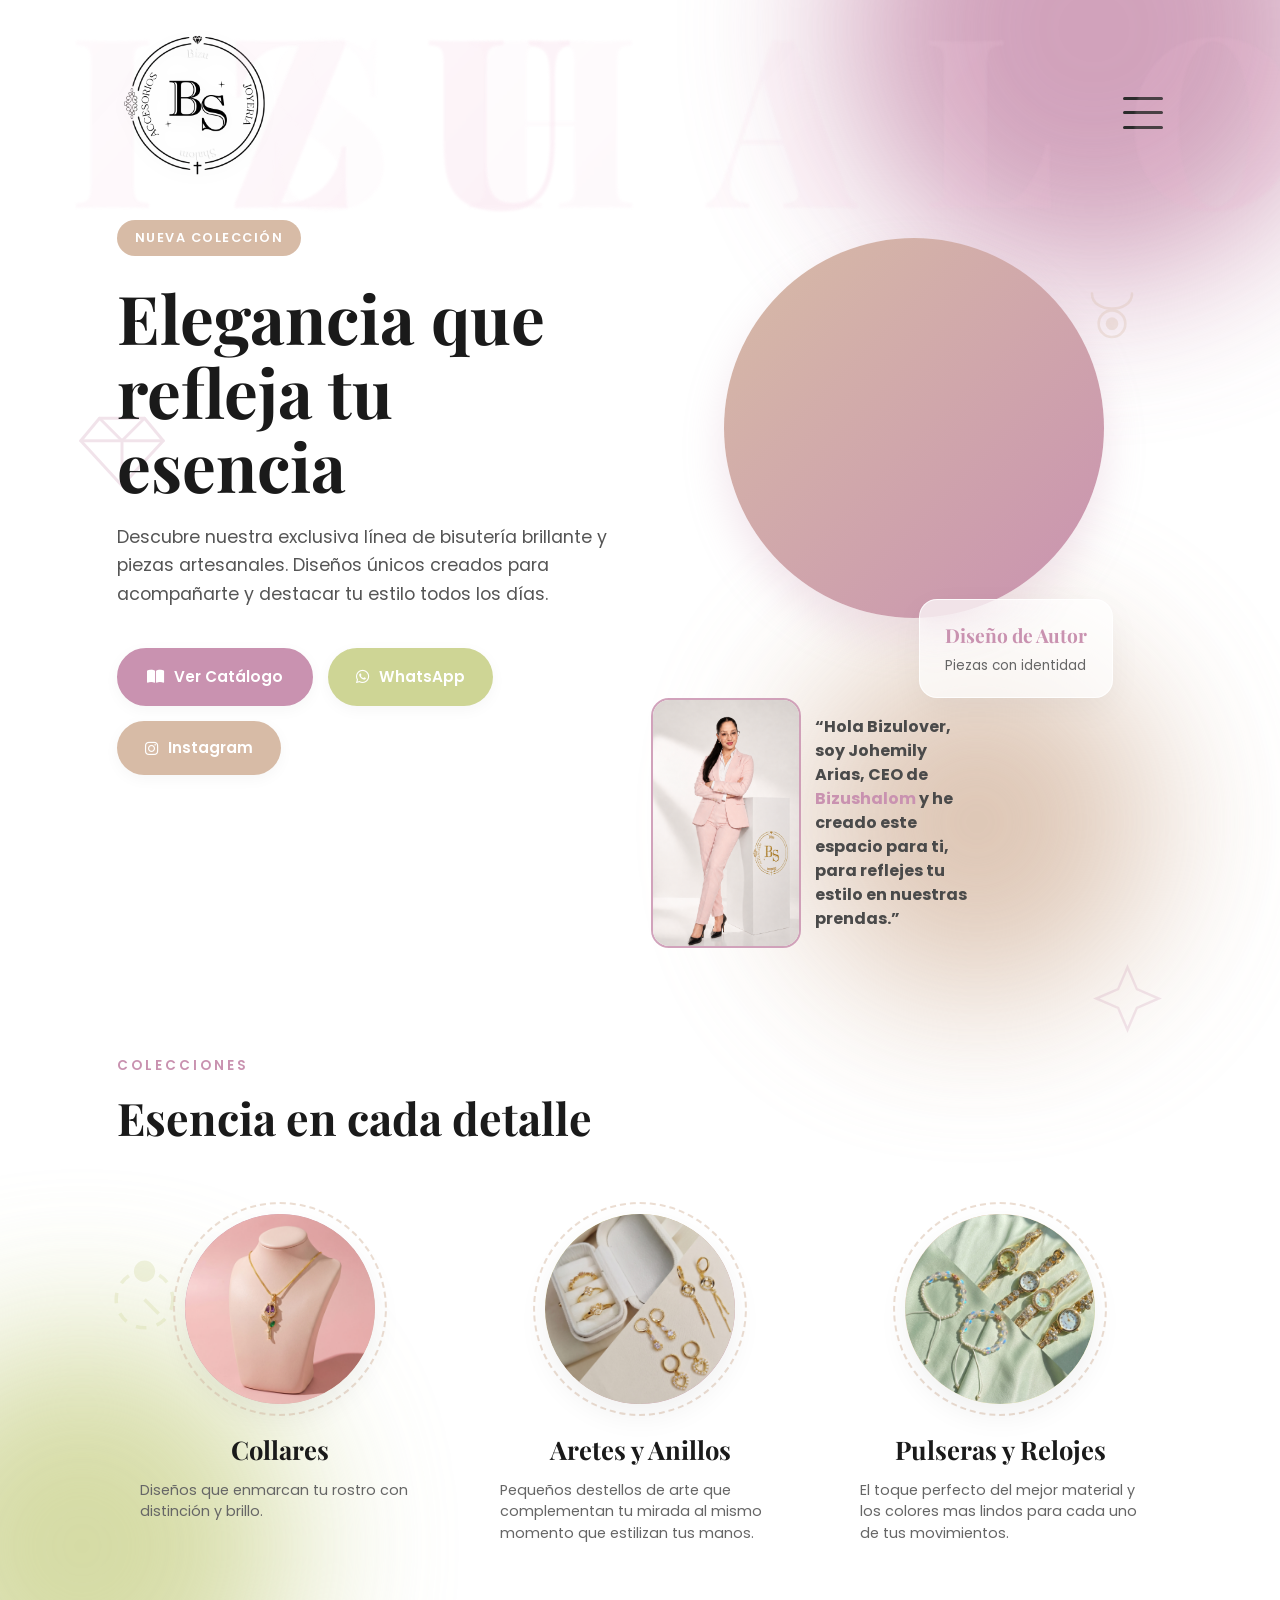
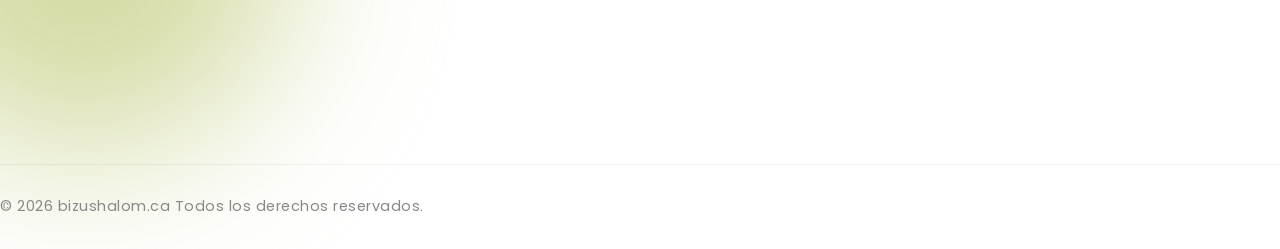
==== commit 97d88e4d: "crea disenio inicial" ====
(no text change in the page or its own stylesheets)
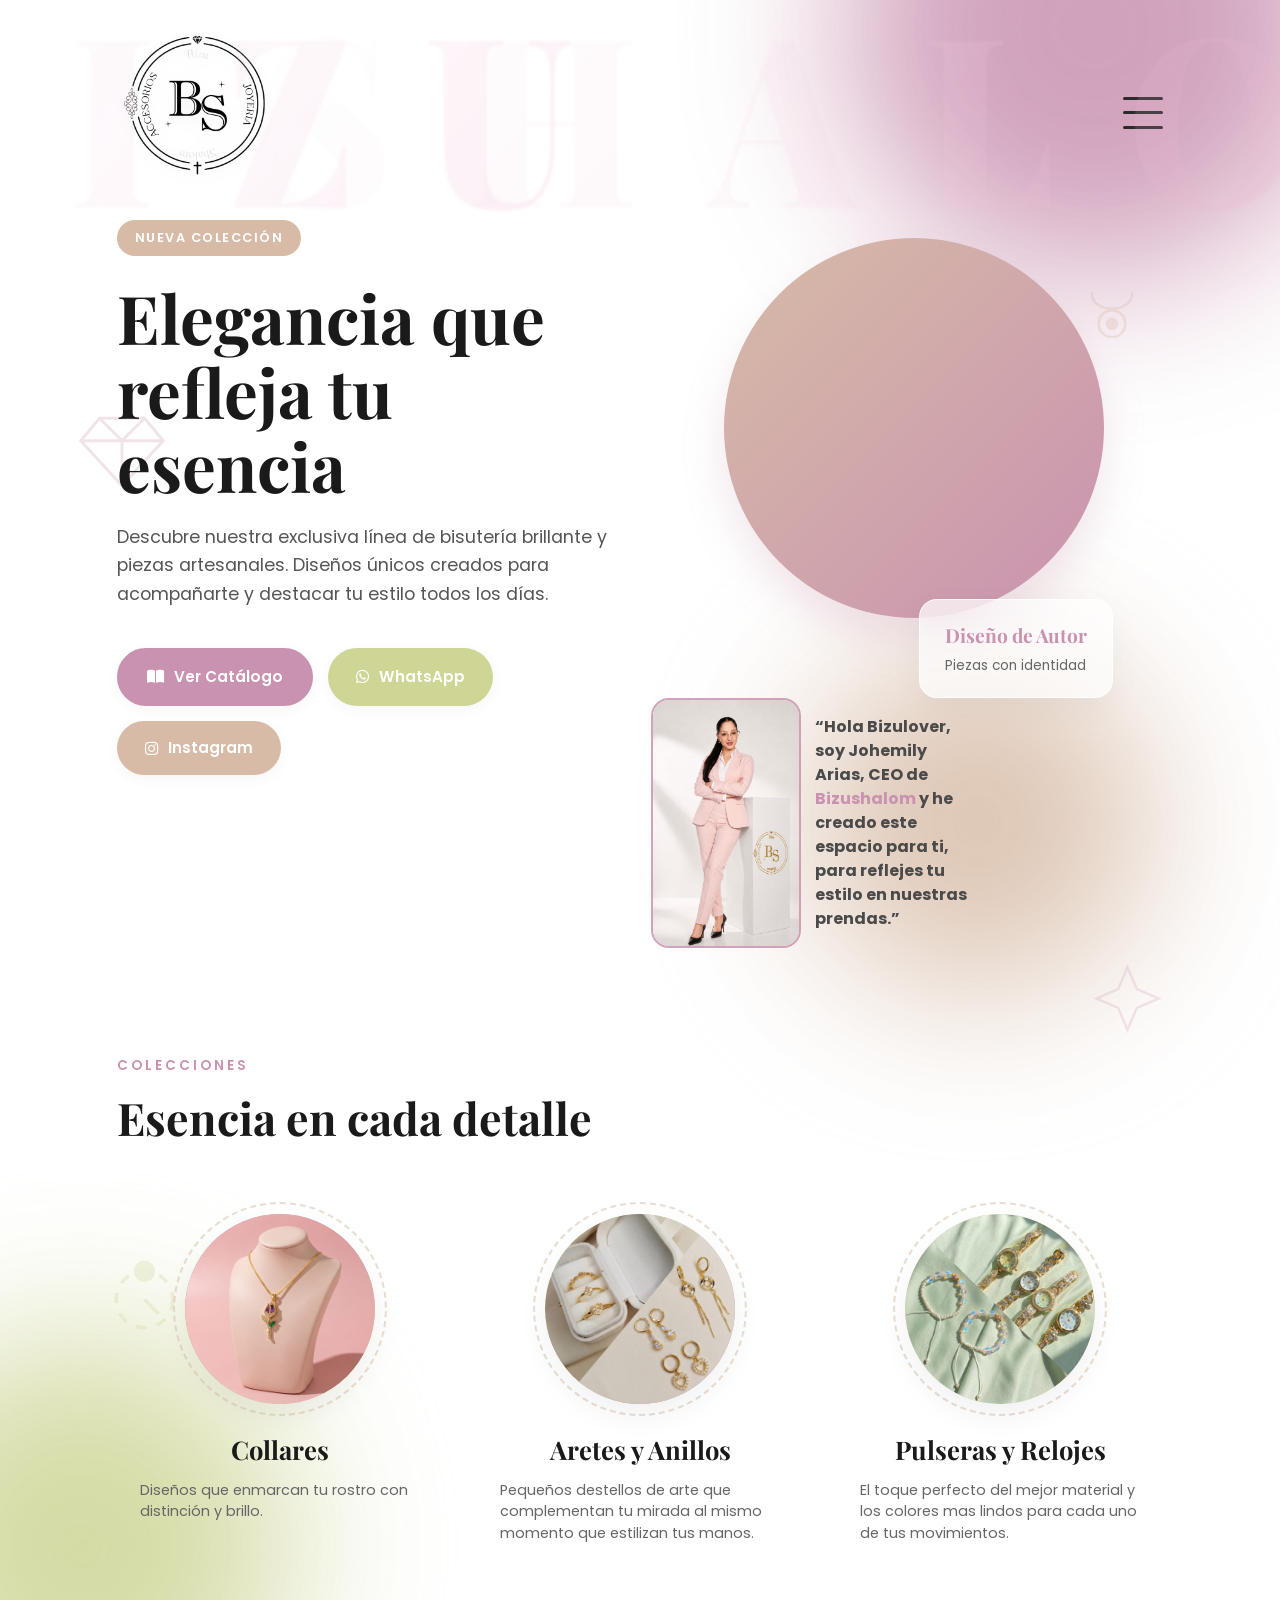
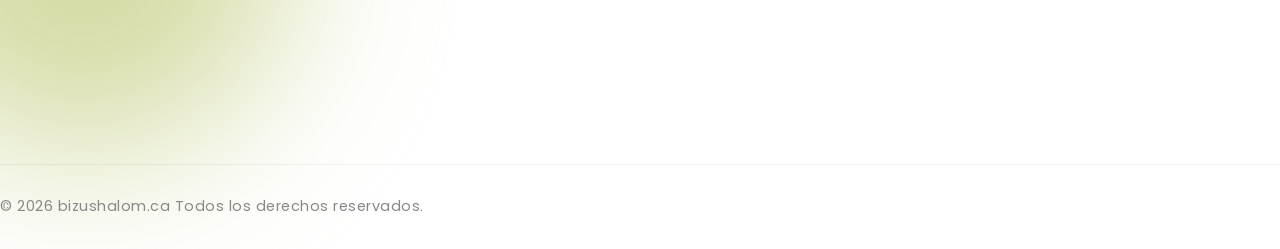
==== commit c5477b4b: "crea disenio inicial" ====
--- a/index.html
+++ b/index.html
@@ -71,7 +71,7 @@
     <header class="header">
         <a href="#" class="logo-link">
             <span class="logo-bizu">Bizu</span>
-            <img src="LOGO-NEGRO.png" alt="Logo Bizushalom" class="logo-img">
+            <img src="LOGO-NEGRO.png" alt="Logo Bizushalom" class="logo-img" loading="lazy" decoding="async" width="220" height="160">
             <span class="logo-ghost">shalom</span>
         </a>
         <div class="menu-wrapper">
@@ -113,11 +113,11 @@
         <div class="hero-image-container">
             <div class="circle-decoration">
                 <!-- AÑADIDO: 5 Fotos para el Carrusel automático -->
-                <img src="collar-principal.jpeg" alt="Colección 1" class="hero-image slide-1">
-                <img src="foto2.jpeg" alt="Colección 2" class="hero-image slide-2">
-                <img src="foto3.jpeg" alt="Colección 3" class="hero-image slide-3">
-                <img src="foto4.jpeg" alt="Colección 4" class="hero-image slide-4">
-                <img src="foto5.jpeg" alt="Colección 5" class="hero-image slide-5">
+                <img src="collar-principal.jpeg" alt="Colección 1" class="hero-image slide-1" loading="lazy" decoding="async" width="380" height="380">
+                <img src="foto2.jpeg" alt="Colección 2" class="hero-image slide-2" loading="lazy" decoding="async" width="380" height="380">
+                <img src="foto3.jpeg" alt="Colección 3" class="hero-image slide-3" loading="lazy" decoding="async" width="380" height="380">
+                <img src="foto4.jpeg" alt="Colección 4" class="hero-image slide-4" loading="lazy" decoding="async" width="380" height="380">
+                <img src="foto5.jpeg" alt="Colección 5" class="hero-image slide-5" loading="lazy" decoding="async" width="380" height="380">
             </div>
             <div class="glass-card">
                 <h3>Diseño de Autor</h3>
@@ -126,7 +126,7 @@
             <div class="ceo-wrapper">
                 <div class="ceo-card">
                     <div class="ceo-photo">
-                        <img src="ceo-johemily.jpeg" alt="Johemily Arias CEO de Bizushalom">
+                        <img src="ceo-johemily.jpeg" alt="Johemily Arias CEO de Bizushalom" loading="lazy" decoding="async" width="150" height="250">
                     </div>
                 </div>
                 <div class="ceo-caption">
@@ -148,7 +148,7 @@
             <div class="category-card">
                 <div class="circle-wrapper">
                     <div class="category-circle item-collares">
-                        <img src="collares.jpeg" alt="Collares" class="category-image">
+                        <img src="collares.jpeg" alt="Collares" class="category-image" loading="lazy" decoding="async" width="190" height="190">
                     </div>
                 </div>
                 <h3>Collares</h3>
@@ -159,7 +159,7 @@
             <div class="category-card">
                 <div class="circle-wrapper">
                     <div class="category-circle item-aretes">
-                        <img src="anillos.jpeg" alt="Aretes y Anillos" class="category-image">
+                        <img src="anillos.jpeg" alt="Aretes y Anillos" class="category-image" loading="lazy" decoding="async" width="190" height="190">
                     </div>
                 </div>
                 <h3>Aretes y Anillos</h3>
@@ -170,7 +170,7 @@
             <div class="category-card">
                 <div class="circle-wrapper">
                     <div class="category-circle item-pulseras">
-                        <img src="pulseras-relojes.jpeg" alt="Pulseras y Relojes" class="category-image">
+                        <img src="pulseras-relojes.jpeg" alt="Pulseras y Relojes" class="category-image" loading="lazy" decoding="async" width="190" height="190">
                     </div>
                 </div>
                 <h3>Pulseras y Relojes</h3>
